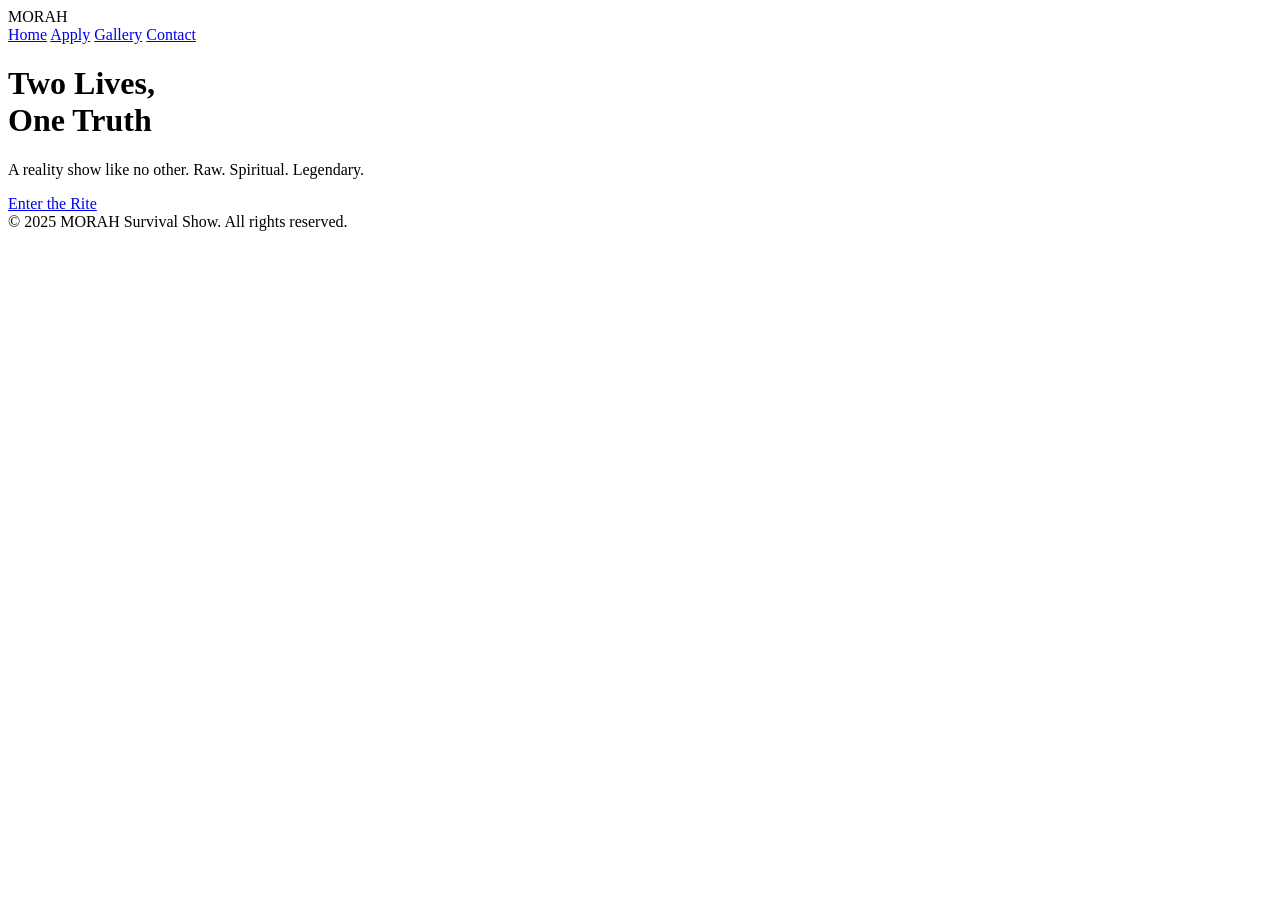
==== index.html @ 473d2255 "Create index.html" ====
<!DOCTYPE html>
<html lang="en">
<head>
  <meta charset="UTF-8" />
  <meta name="viewport" content="width=device-width, initial-scale=1.0" />
  <title>MORAH – Two Lives, One Truth</title>
  <link rel="stylesheet" href="style.css" />
  <script defer src="script.js"></script>
  <link href="https://fonts.googleapis.com/css2?family=Unbounded:wght@500;700&display=swap" rel="stylesheet">
  <meta name="description" content="MORAH is a survival-themed reality show rooted in truth, transformation, and duality.">
</head>
<body>

  <header class="nav">
    <div class="logo">MORAH</div>
    <nav>
      <a href="#">Home</a>
      <a href="#">Apply</a>
      <a href="#">Gallery</a>
      <a href="#">Contact</a>
    </nav>
  </header>

  <main class="hero">
    <h1>Two Lives,<br><span class="highlight">One Truth</span></h1>
    <p class="tagline">A reality show like no other. Raw. Spiritual. Legendary.</p>
    <a href="#" class="btn">Enter the Rite</a>
  </main>

  <footer class="footer">
    &copy; 2025 MORAH Survival Show. All rights reserved.
  </footer>

</body>
</html>
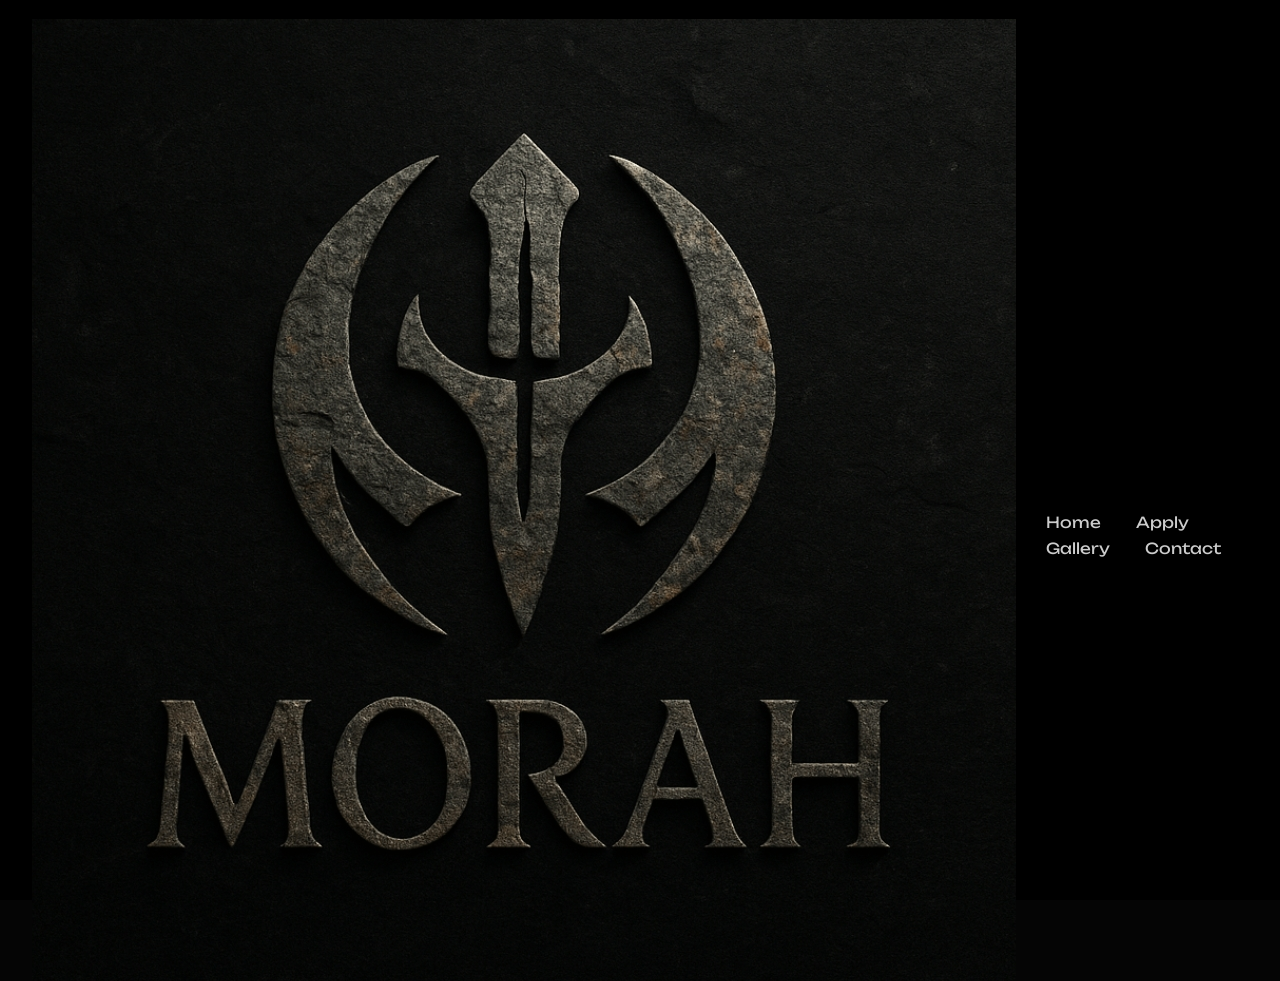
==== commit 2c2d5f09: "Update index.html" ====
--- a/index.html
+++ b/index.html
@@ -12,14 +12,16 @@
 <body>
 
   <header class="nav">
-    <div class="logo">MORAH</div>
-    <nav>
-      <a href="#">Home</a>
-      <a href="#">Apply</a>
-      <a href="#">Gallery</a>
-      <a href="#">Contact</a>
-    </nav>
-  </header>
+  <div class="logo">
+    <img src="logo.png" alt="MORAH Logo" /> MORAH
+  </div>
+  <nav>
+    <a href="#">Home</a>
+    <a href="#">Apply</a>
+    <a href="#">Gallery</a>
+    <a href="#">Contact</a>
+  </nav>
+</header>
 
   <main class="hero">
     <h1>Two Lives,<br><span class="highlight">One Truth</span></h1>
--- a/style.css
+++ b/style.css
@@ -0,0 +1,111 @@
+/* Base Reset */
+* {
+  margin: 0;
+  padding: 0;
+  box-sizing: border-box;
+}
+
+body {
+  background: #0a0a0a;
+  color: #f1f1f1;
+  font-family: 'Unbounded', sans-serif;
+  line-height: 1.6;
+  overflow-x: hidden;
+}
+
+/* Navbar */
+.nav {
+  display: flex;
+  justify-content: space-between;
+  align-items: center;
+  padding: 1.2em 2em;
+  background: rgba(0, 0, 0, 0.7);
+  position: fixed;
+  top: 0;
+  width: 100%;
+  z-index: 999;
+  border-bottom: 1px solid #111;
+}
+
+.nav .logo {
+  font-size: 1.5em;
+  color: #e6e600;
+  font-weight: 700;
+}
+
+.nav nav a {
+  color: #ccc;
+  margin-left: 2em;
+  text-decoration: none;
+  font-size: 0.95em;
+  transition: color 0.3s ease;
+}
+
+.nav nav a:hover {
+  color: #e6e600;
+}
+
+/* Hero Section */
+.hero {
+  height: 100vh;
+  display: flex;
+  flex-direction: column;
+  justify-content: center;
+  align-items: center;
+  text-align: center;
+  padding: 0 20px;
+  background: url('background.mp4') no-repeat center center / cover;
+  position: relative;
+}
+
+.hero::after {
+  content: "";
+  position: absolute;
+  inset: 0;
+  background: rgba(0, 0, 0, 0.7);
+  z-index: 0;
+}
+
+.hero h1 {
+  font-size: 3.5em;
+  z-index: 1;
+  color: #fff;
+  margin-bottom: 0.4em;
+  line-height: 1.2;
+}
+
+.hero .highlight {
+  color: #e6e600;
+}
+
+.hero .tagline {
+  z-index: 1;
+  color: #ccc;
+  font-size: 1.2em;
+  margin-bottom: 2em;
+}
+
+.btn {
+  z-index: 1;
+  background: #e6e600;
+  color: #0a0a0a;
+  padding: 14px 28px;
+  font-size: 1em;
+  border: none;
+  border-radius: 8px;
+  text-decoration: none;
+  transition: background 0.3s ease;
+}
+
+.btn:hover {
+  background: #c5c500;
+}
+
+/* Footer */
+.footer {
+  text-align: center;
+  padding: 2em;
+  background: #111;
+  color: #777;
+  font-size: 0.9em;
+}
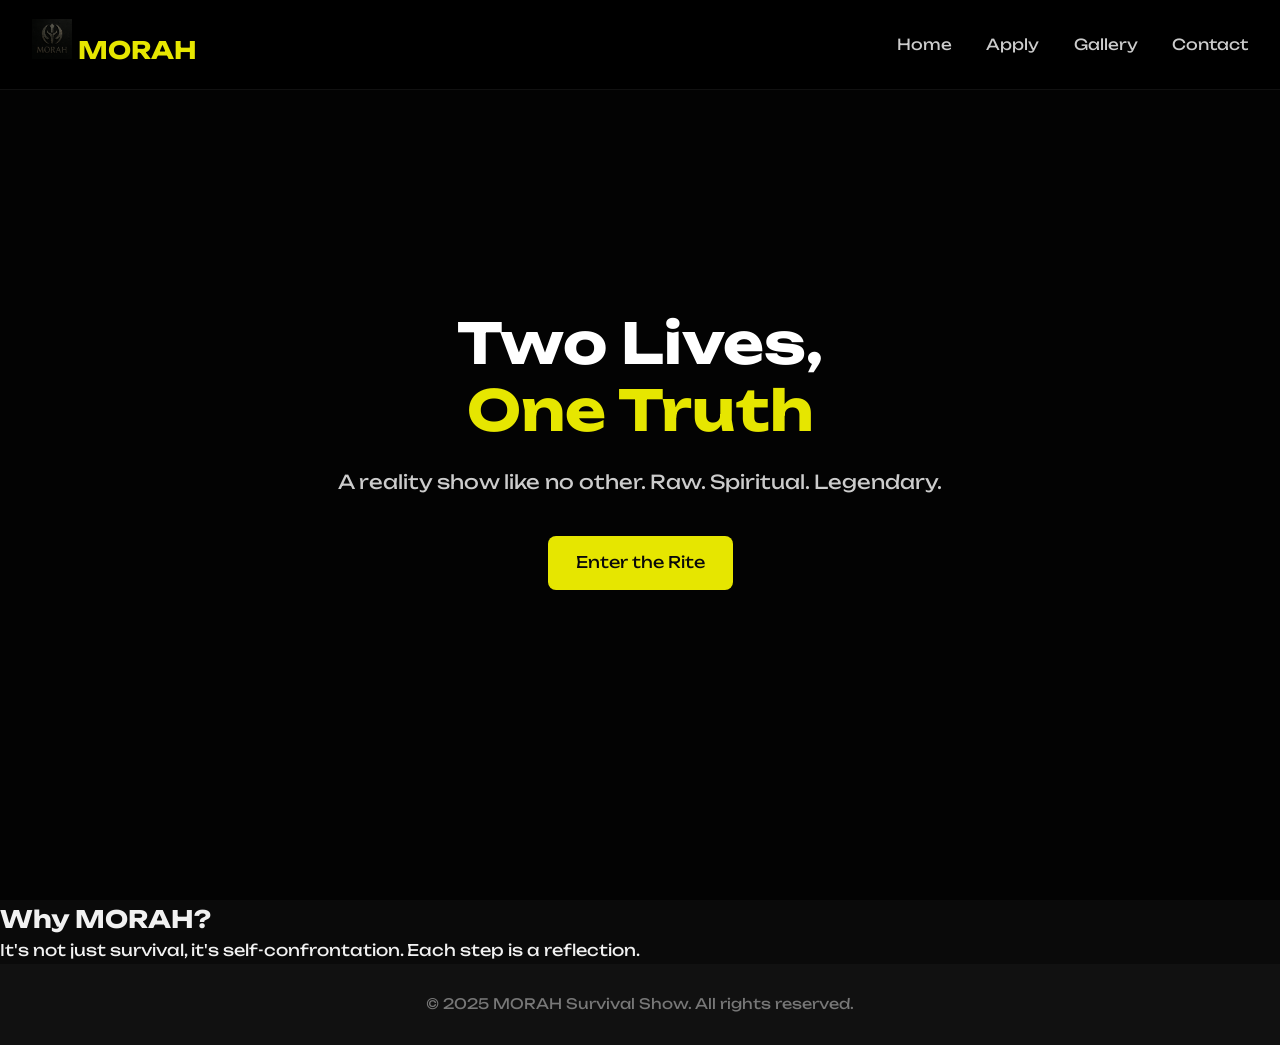
==== commit b3d561ca: "Update index.html" ====
--- a/index.html
+++ b/index.html
@@ -29,6 +29,11 @@
     <a href="#" class="btn">Enter the Rite</a>
   </main>
 
+  <section class="hidden">
+  <h2 class="highlight">Why MORAH?</h2>
+  <p>It's not just survival, it's self-confrontation. Each step is a reflection.</p>
+  </section>
+  
   <footer class="footer">
     &copy; 2025 MORAH Survival Show. All rights reserved.
   </footer>
--- a/style.css
+++ b/style.css
@@ -109,3 +109,18 @@
   color: #777;
   font-size: 0.9em;
 }
+.logo img {
+  height: 40px;
+  object-fit: contain;
+}
+
+.hidden {
+  opacity: 0;
+  transform: translateY(30px);
+  transition: opacity 1s ease, transform 1s ease;
+}
+
+.show {
+  opacity: 1;
+  transform: translateY(0);
+}
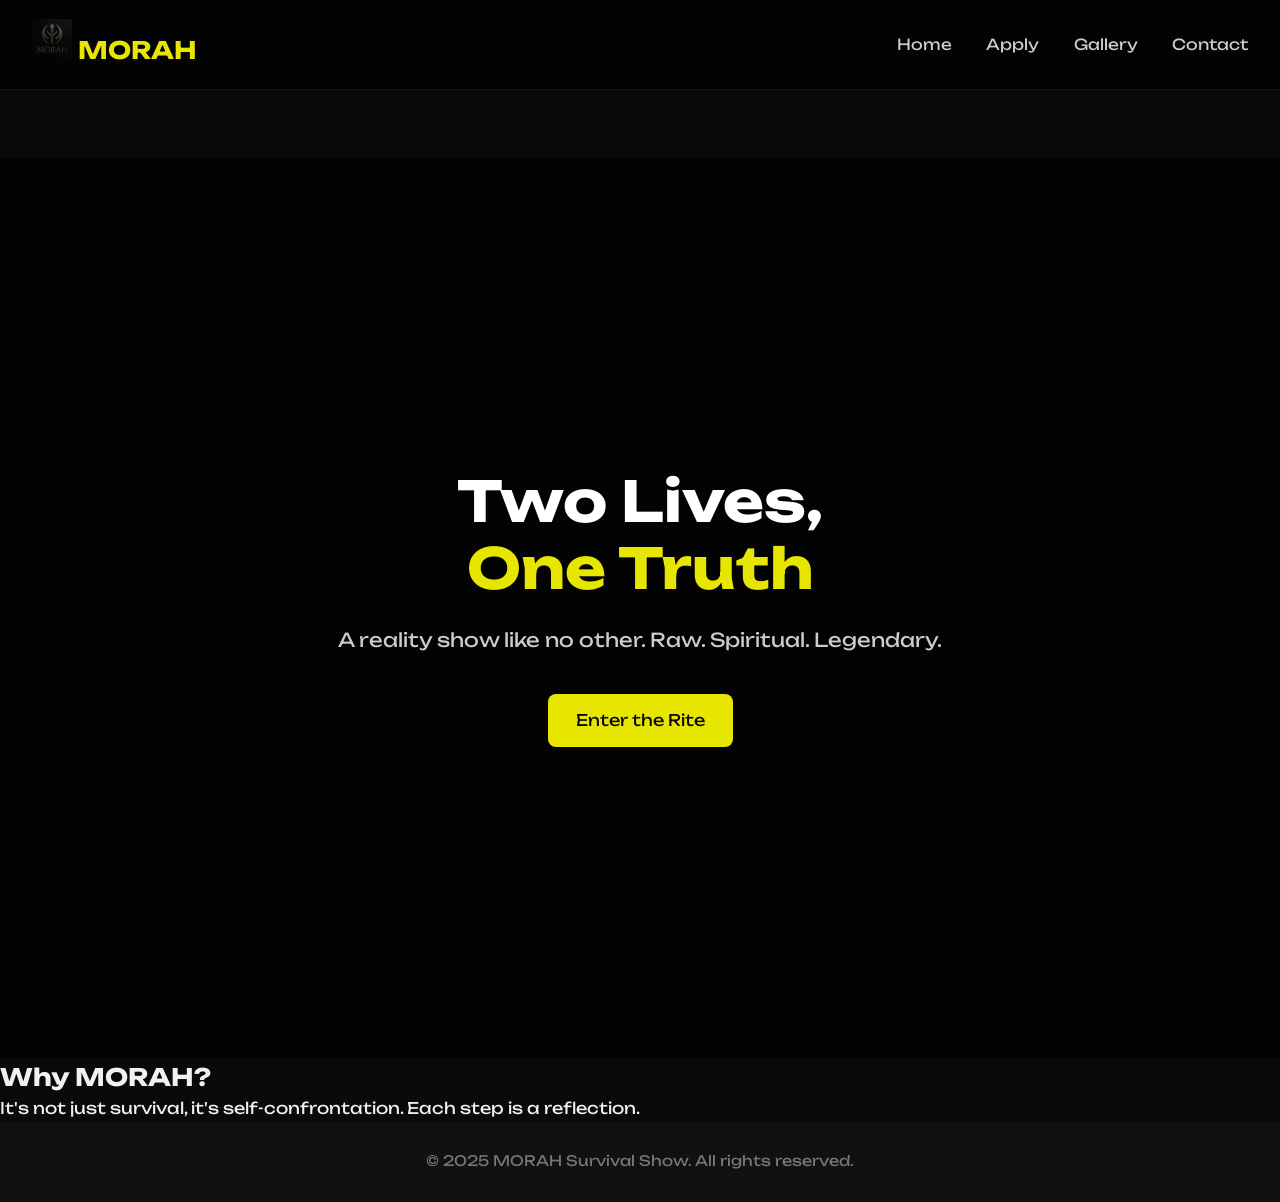
==== commit 7a99eaf5: "Update index.html" ====
--- a/index.html
+++ b/index.html
@@ -10,6 +10,11 @@
   <meta name="description" content="MORAH is a survival-themed reality show rooted in truth, transformation, and duality.">
 </head>
 <body>
+
+  <video autoplay muted loop playsinline id="bgVideo">
+  <source src="background.mp4" type="video/mp4" />
+</video>
+<div class="video-overlay"></div>
 
   <header class="nav">
   <div class="logo">
@@ -29,10 +34,13 @@
     <a href="#" class="btn">Enter the Rite</a>
   </main>
 
+  
   <section class="hidden">
   <h2 class="highlight">Why MORAH?</h2>
   <p>It's not just survival, it's self-confrontation. Each step is a reflection.</p>
   </section>
+
+  
   
   <footer class="footer">
     &copy; 2025 MORAH Survival Show. All rights reserved.
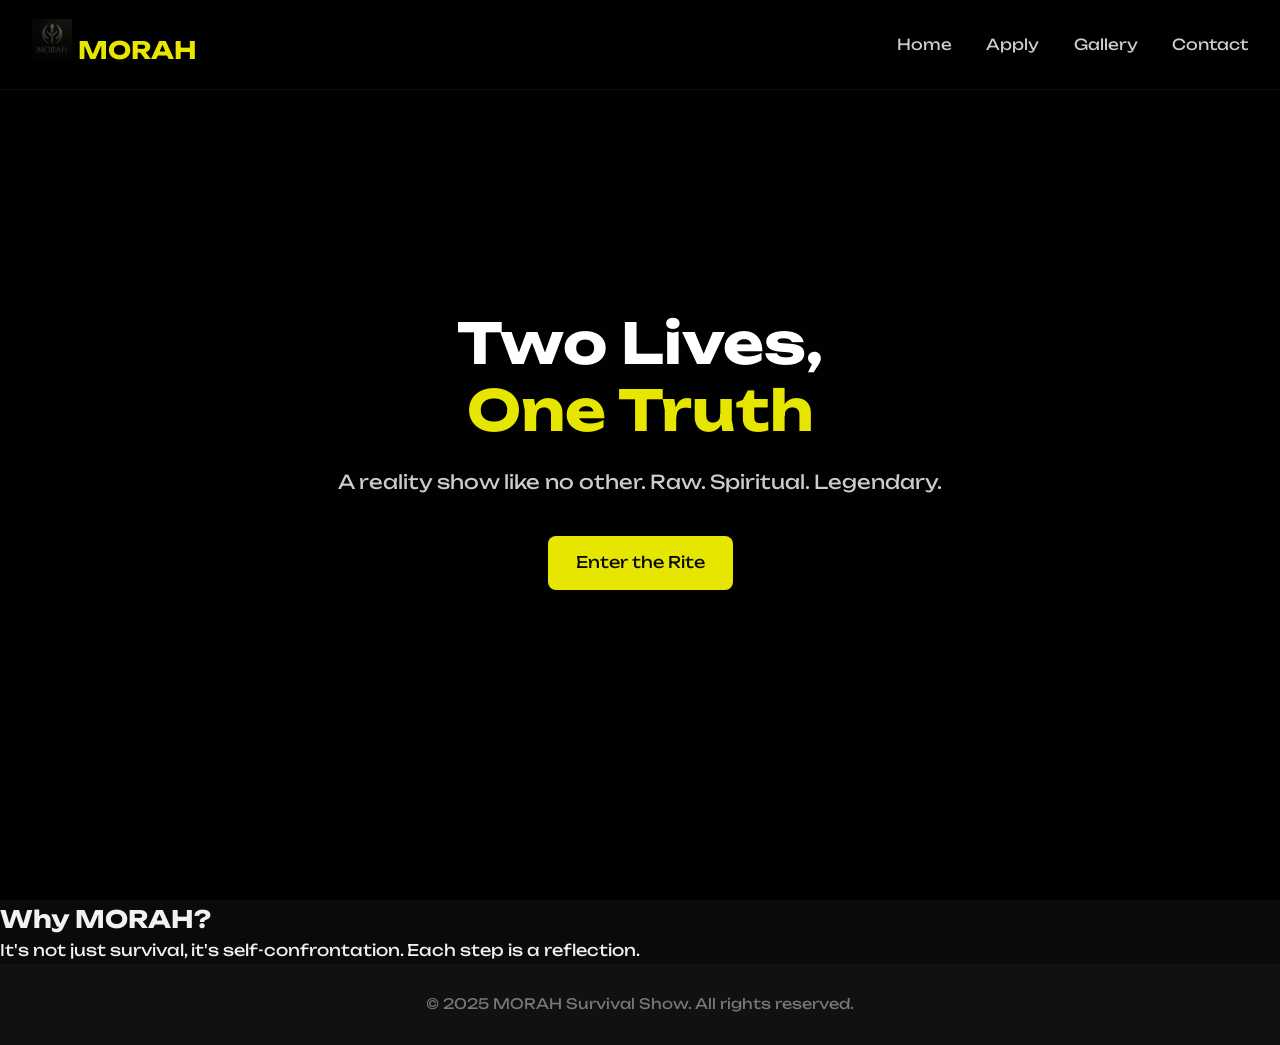
==== commit 711b436d: "Update index.html" ====
--- a/index.html
+++ b/index.html
@@ -12,7 +12,7 @@
 <body>
 
   <video autoplay muted loop playsinline id="bgVideo">
-  <source src="background.mp4" type="video/mp4" />
+  <source src="background_v.mp4" type="video/mp4" />
 </video>
 <div class="video-overlay"></div>
 
--- a/style.css
+++ b/style.css
@@ -124,3 +124,23 @@
   opacity: 1;
   transform: translateY(0);
 }
+
+#bgVideo {
+  position: fixed;
+  right: 0;
+  bottom: 0;
+  min-width: 100vw;
+  min-height: 100vh;
+  object-fit: cover;
+  z-index: -2;
+}
+
+.video-overlay {
+  position: fixed;
+  top: 0;
+  left: 0;
+  width: 100vw;
+  height: 100vh;
+  background: rgba(0,0,0,0.6); /* dark overlay */
+  z-index: -1;
+}
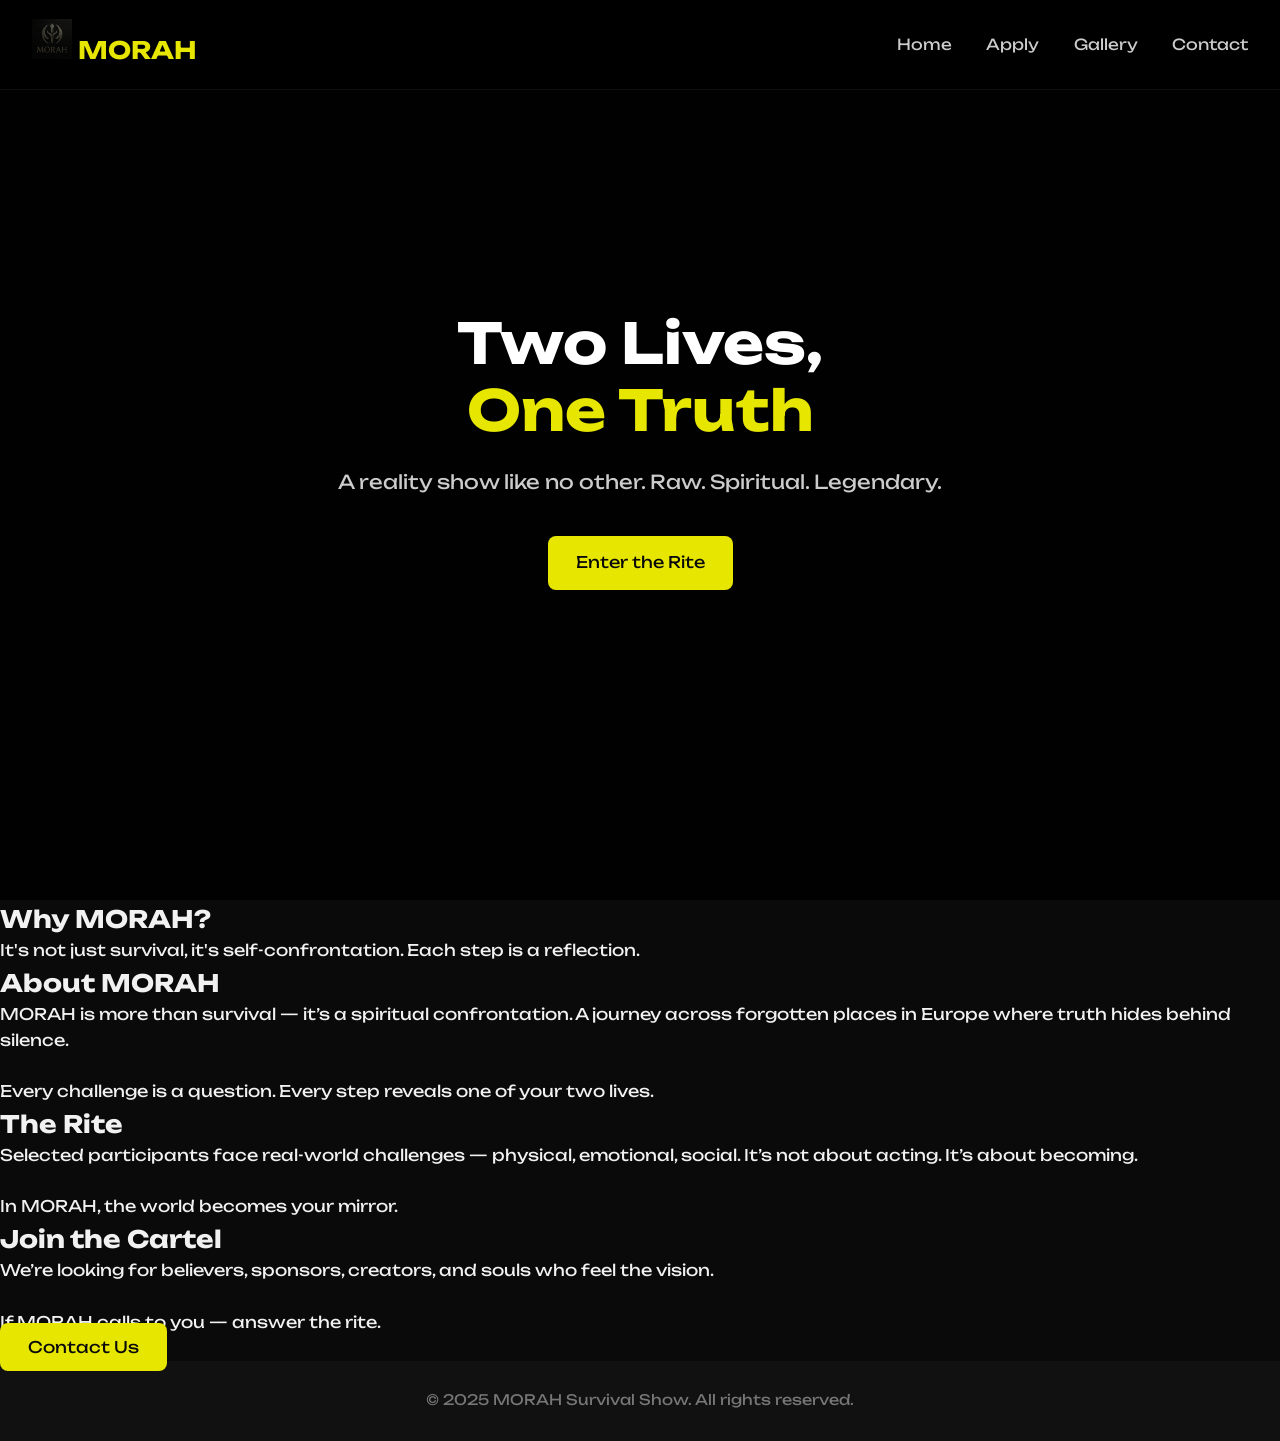
==== commit d18bbcae: "Update index.html" ====
--- a/index.html
+++ b/index.html
@@ -40,6 +40,35 @@
   <p>It's not just survival, it's self-confrontation. Each step is a reflection.</p>
   </section>
 
+  <section class="hidden section">
+  <h2>About MORAH</h2>
+  <p>
+    MORAH is more than survival — it’s a spiritual confrontation. 
+    A journey across forgotten places in Europe where truth hides behind silence.
+    <br><br>
+    Every challenge is a question. Every step reveals one of your two lives.
+  </p>
+  </section>
+
+  <section class="hidden section">
+  <h2>The Rite</h2>
+  <p>
+    Selected participants face real-world challenges — physical, emotional, social.
+    It’s not about acting. It’s about becoming.
+    <br><br>
+    In MORAH, the world becomes your mirror.
+  </p>
+  </section>
+
+  <section class="hidden section">
+  <h2>Join the Cartel</h2>
+  <p>
+    We’re looking for believers, sponsors, creators, and souls who feel the vision.
+    <br><br>
+    If MORAH calls to you — answer the rite.
+  </p>
+  <a href="mailto:morahsurvivalshow@gmail.com" class="btn">Contact Us</a>
+  </section>
   
   
   <footer class="footer">
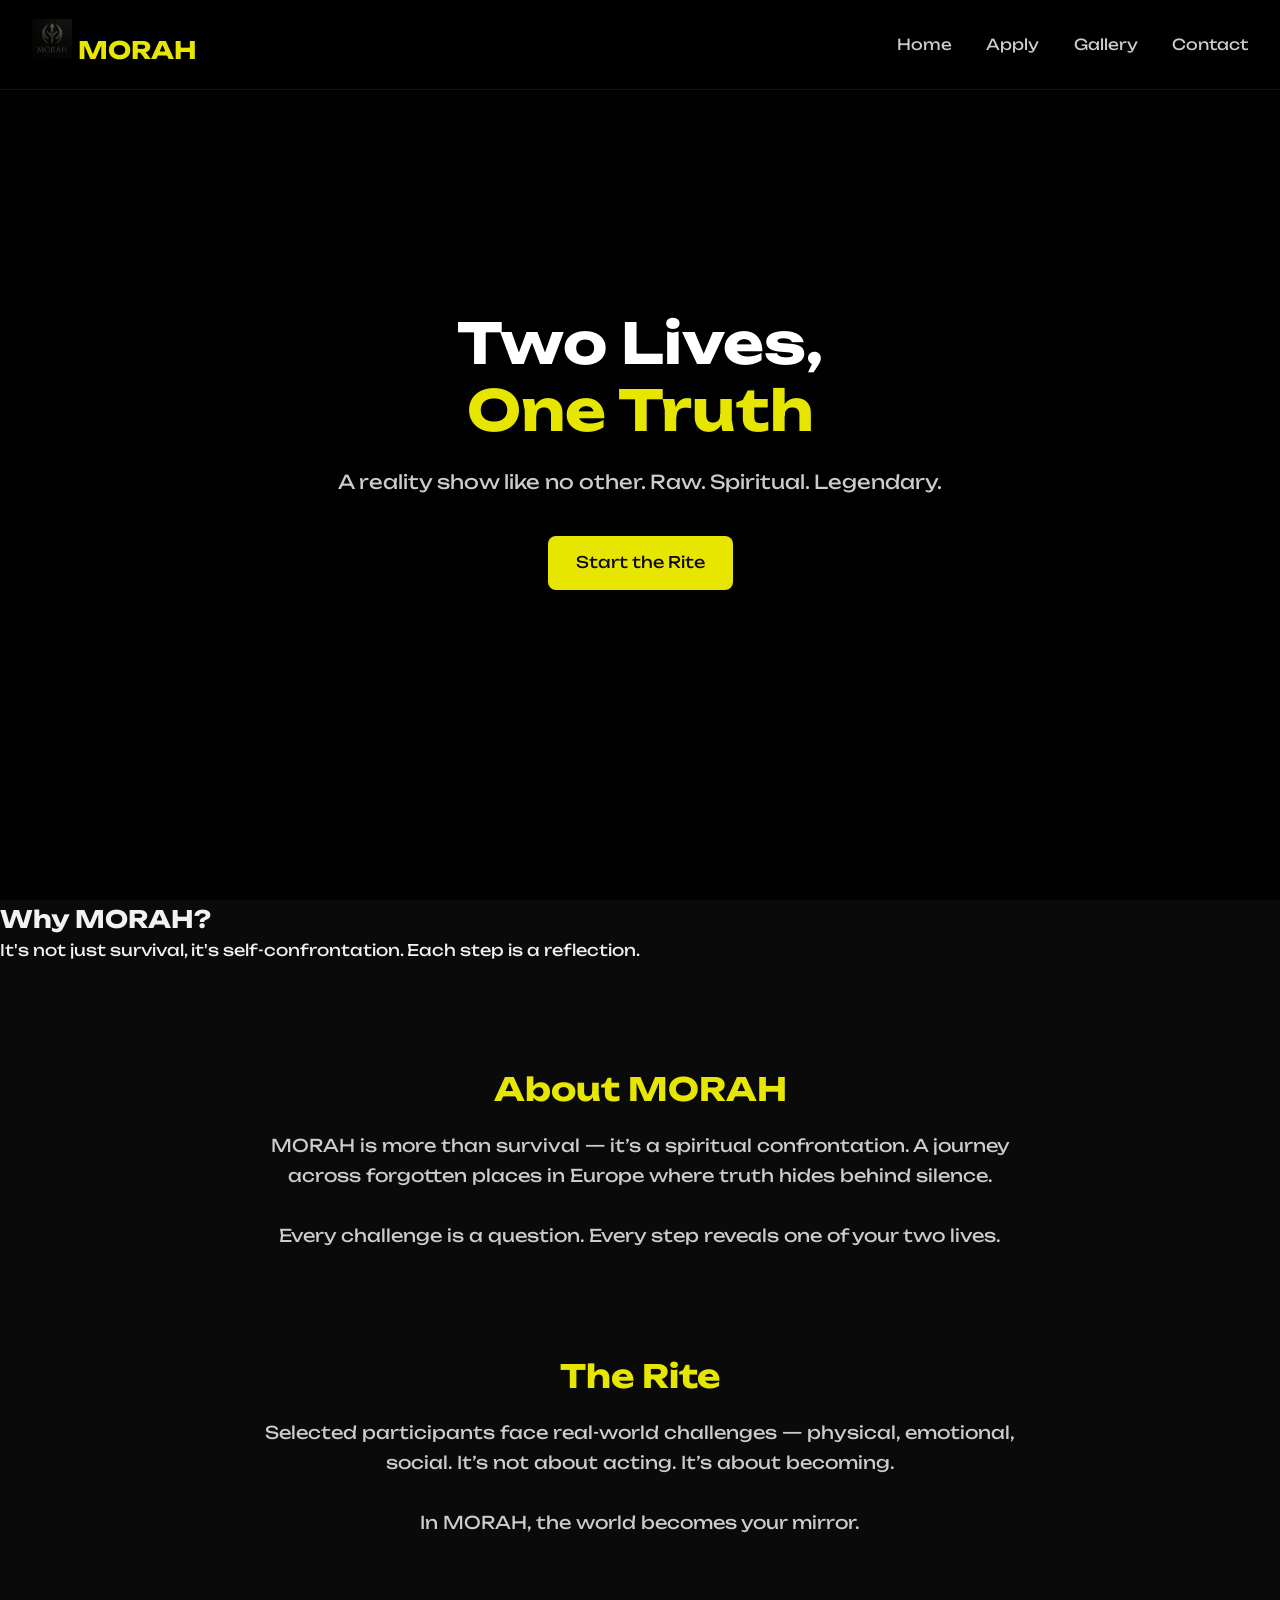
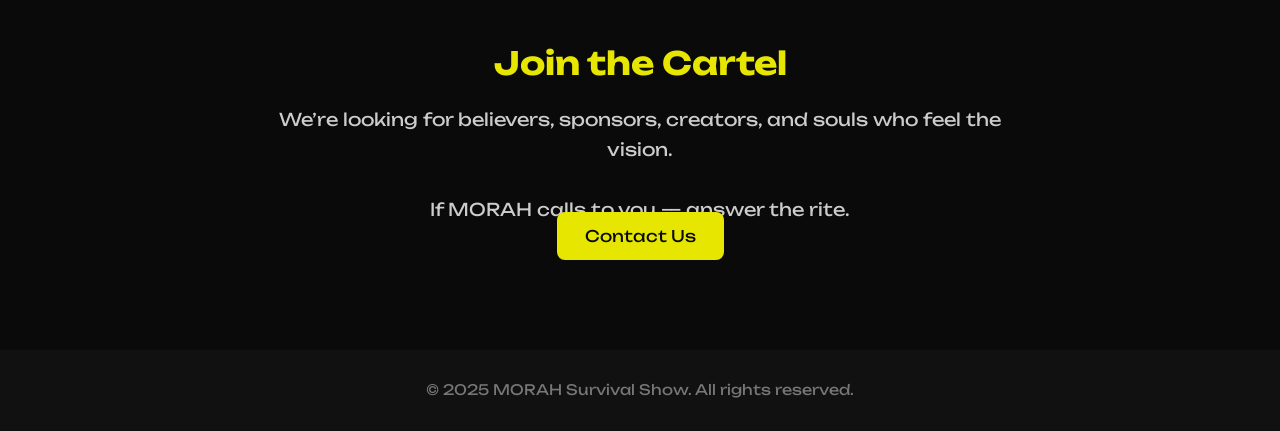
==== commit f0509428: "Update index.html" ====
--- a/index.html
+++ b/index.html
@@ -31,7 +31,7 @@
   <main class="hero">
     <h1>Two Lives,<br><span class="highlight">One Truth</span></h1>
     <p class="tagline">A reality show like no other. Raw. Spiritual. Legendary.</p>
-    <a href="#" class="btn">Enter the Rite</a>
+    <a href="apply.html" class="btn">Start the Rite</a>
   </main>
 
   
--- a/style.css
+++ b/style.css
@@ -144,3 +144,60 @@
   background: rgba(0,0,0,0.6); /* dark overlay */
   z-index: -1;
 }
+
+.section {
+  max-width: 800px;
+  margin: 100px auto;
+  padding: 0 20px;
+  text-align: center;
+}
+
+.section h2 {
+  font-size: 2em;
+  color: #e6e600;
+  margin-bottom: 0.5em;
+}
+
+.section p {
+  font-size: 1.1em;
+  color: #ccc;
+  line-height: 1.7;
+}
+
+@media (max-width: 768px) {
+  .nav {
+    flex-direction: column;
+    padding: 1em;
+  }
+
+  .nav nav a {
+    margin: 10px 0;
+    display: block;
+  }
+
+  .hero h1 {
+    font-size: 2.2em;
+  }
+
+  .hero .tagline {
+    font-size: 1em;
+    margin-bottom: 1.5em;
+  }
+
+  .btn {
+    padding: 12px 24px;
+    font-size: 0.95em;
+  }
+
+  .section {
+    margin: 60px 20px;
+  }
+
+  .section h2 {
+    font-size: 1.6em;
+  }
+
+  .section p {
+    font-size: 1em;
+  }
+}
